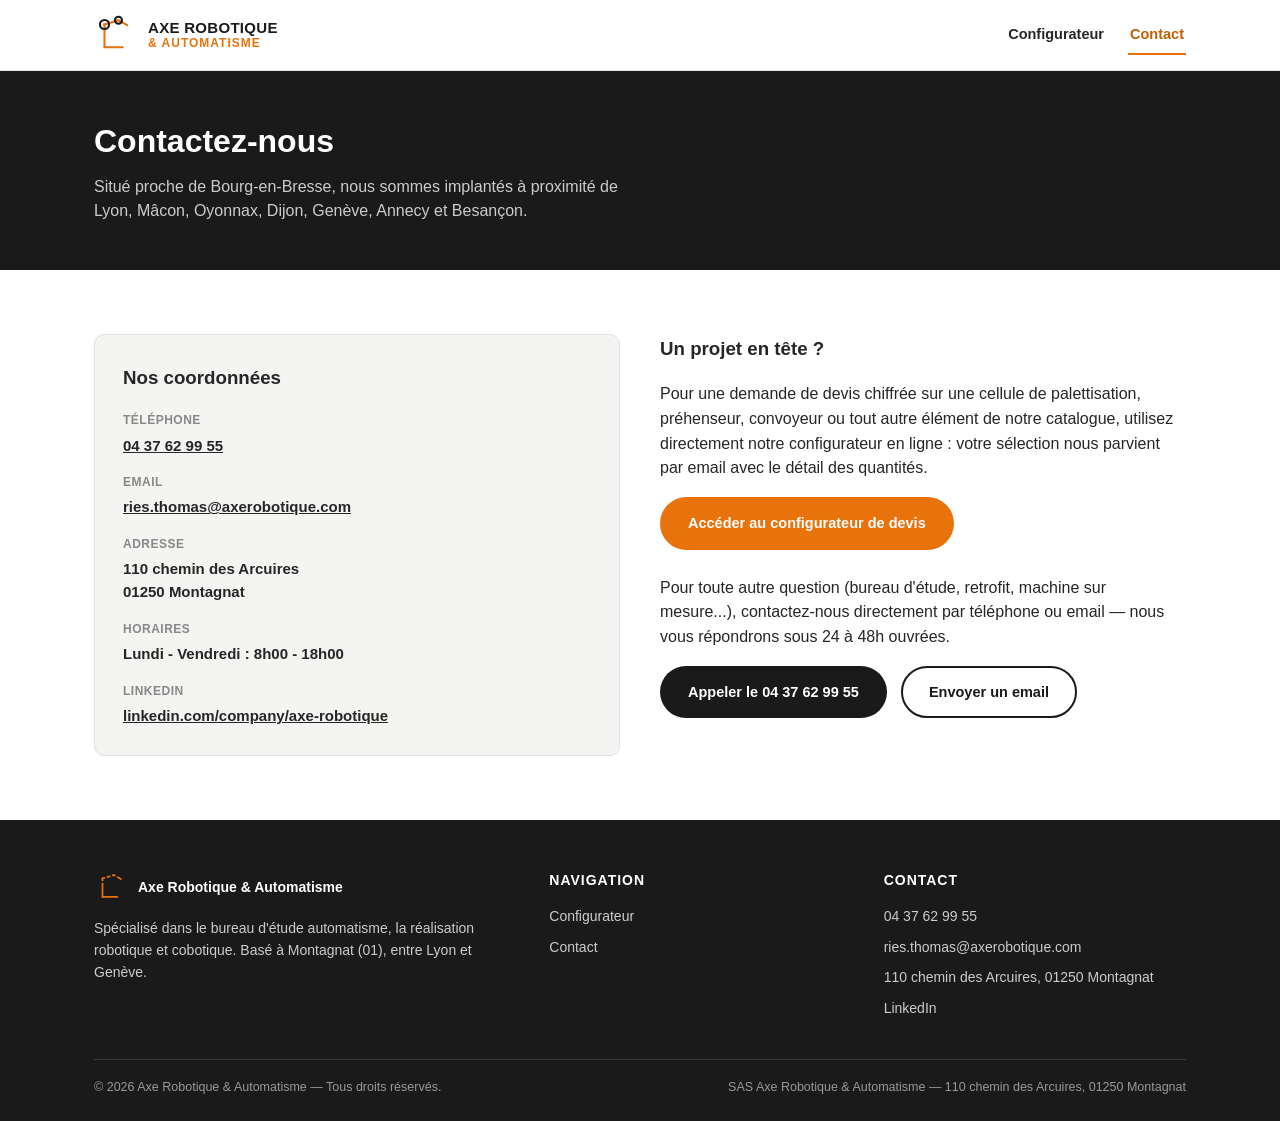
==== contact.html @ 81521b20 "Initial commit: site web configurateur axe robotique" ====
<!DOCTYPE html>
<html lang="fr">
<head>
<meta charset="UTF-8">
<meta name="viewport" content="width=device-width, initial-scale=1.0">
<title>Contact — Axe Robotique & Automatisme</title>
<meta name="description" content="Contactez Axe Robotique & Automatisme pour tous vos projets de robotisation. Situé à Montagnat (01) entre Lyon et Genève.">
<link rel="icon" href="assets/logo.svg" type="image/svg+xml">
<link rel="stylesheet" href="css/style.css">
</head>
<body>

<header class="site-header">
  <div class="header-inner">
    <a class="brand" href="index.html">
      <img src="assets/logo.svg" alt="Logo Axe Robotique & Automatisme">
      <span class="brand-text">AXE ROBOTIQUE<small>&amp; AUTOMATISME</small></span>
    </a>
    <button class="nav-toggle" aria-label="Ouvrir le menu">&#9776;</button>
    <nav class="main-nav">
      <a href="index.html">Configurateur</a>
      <a href="contact.html" class="active">Contact</a>
    </nav>
  </div>
</header>

<div class="page-banner">
  <div class="container">
    <h1>Contactez-nous</h1>
    <p>Situé proche de Bourg-en-Bresse, nous sommes implantés à proximité de Lyon, Mâcon, Oyonnax, Dijon, Genève, Annecy et Besançon.</p>
  </div>
</div>

<section>
  <div class="container contact-grid">

    <div class="contact-info-card">
      <h3 style="margin-top:0">Nos coordonnées</h3>
      <dl>
        <dt>Téléphone</dt>
        <dd><a href="tel:+33437629955">04 37 62 99 55</a></dd>

        <dt>Email</dt>
        <dd><a href="mailto:ries.thomas@axerobotique.com">ries.thomas@axerobotique.com</a></dd>

        <dt>Adresse</dt>
        <dd>110 chemin des Arcuires<br>01250 Montagnat</dd>

        <dt>Horaires</dt>
        <dd>Lundi - Vendredi : 8h00 - 18h00</dd>

        <dt>LinkedIn</dt>
        <dd><a href="https://www.linkedin.com/company/axe-robotique/" target="_blank" rel="noopener">linkedin.com/company/axe-robotique</a></dd>
      </dl>
    </div>

    <div>
      <h3 style="margin-top:0">Un projet en tête ?</h3>
      <p>Pour une demande de devis chiffrée sur une cellule de palettisation, préhenseur, convoyeur ou tout autre élément de notre catalogue, utilisez directement notre configurateur en ligne : votre sélection nous parvient par email avec le détail des quantités.</p>
      <div class="btn-row" style="margin-bottom:26px;">
        <a href="index.html" class="btn btn-primary">Accéder au configurateur de devis</a>
      </div>
      <p>Pour toute autre question (bureau d'étude, retrofit, machine sur mesure...), contactez-nous directement par téléphone ou email — nous vous répondrons sous 24 à 48h ouvrées.</p>
      <div class="btn-row">
        <a href="tel:+33437629955" class="btn btn-dark">Appeler le 04 37 62 99 55</a>
        <a href="mailto:ries.thomas@axerobotique.com" class="btn btn-outline" style="color:#1a1a1a;border-color:#1a1a1a">Envoyer un email</a>
      </div>
    </div>

  </div>
</section>

<footer class="site-footer">
  <div class="container">
    <div class="footer-grid">
      <div>
        <div class="footer-brand">
          <img src="assets/logo.svg" alt="">
          <strong style="color:#fff">Axe Robotique &amp; Automatisme</strong>
        </div>
        <p>Spécialisé dans le bureau d'étude automatisme, la réalisation robotique et cobotique. Basé à Montagnat (01), entre Lyon et Genève.</p>
      </div>
      <div>
        <h4>Navigation</h4>
        <ul>
          <li><a href="index.html">Configurateur</a></li>
          <li><a href="contact.html">Contact</a></li>
        </ul>
      </div>
      <div>
        <h4>Contact</h4>
        <ul>
          <li><a href="tel:+33437629955">04 37 62 99 55</a></li>
          <li><a href="mailto:ries.thomas@axerobotique.com">ries.thomas@axerobotique.com</a></li>
          <li>110 chemin des Arcuires, 01250 Montagnat</li>
          <li><a href="https://www.linkedin.com/company/axe-robotique/" target="_blank" rel="noopener">LinkedIn</a></li>
        </ul>
      </div>
    </div>
    <div class="footer-bottom">
      <span>© <span id="year"></span> Axe Robotique &amp; Automatisme — Tous droits réservés.</span>
      <span>SAS Axe Robotique &amp; Automatisme — 110 chemin des Arcuires, 01250 Montagnat</span>
    </div>
  </div>
</footer>

<script src="js/main.js"></script>
<script>document.getElementById("year").textContent = new Date().getFullYear();</script>
</body>
</html>
---- css/style.css ----
/* ============================================================================
   Axe Robotique & Automatisme — feuille de style principale
   ============================================================================ */

:root {
  --noir: #1a1a1a;
  --noir-clair: #2b2b2b;
  --orange: #e8720c;
  --orange-fonce: #c25e08;
  --gris-clair: #f4f4f2;
  --gris-bordure: #e0e0dc;
  --texte: #262626;
  --blanc: #ffffff;
  --ombre: 0 4px 18px rgba(0, 0, 0, 0.08);
  --rayon: 10px;
  --font: -apple-system, BlinkMacSystemFont, "Segoe UI", Roboto, Helvetica, Arial, sans-serif;
}

* { box-sizing: border-box; }

html { scroll-behavior: smooth; }

body {
  margin: 0;
  font-family: var(--font);
  color: var(--texte);
  background: var(--blanc);
  line-height: 1.55;
}

img { max-width: 100%; display: block; }

a { color: inherit; }

.container {
  width: 100%;
  max-width: 1140px;
  margin: 0 auto;
  padding: 0 24px;
}

/* ---------- Header ---------- */
header.site-header {
  position: sticky;
  top: 0;
  z-index: 100;
  background: var(--blanc);
  border-bottom: 1px solid var(--gris-bordure);
}

.header-inner {
  display: flex;
  align-items: center;
  justify-content: space-between;
  padding: 14px 24px;
  max-width: 1140px;
  margin: 0 auto;
  gap: 16px;
}

.brand {
  display: flex;
  align-items: center;
  gap: 12px;
  text-decoration: none;
  color: var(--noir);
}

.brand img { width: 42px; height: 42px; }

.brand-text {
  font-weight: 800;
  line-height: 1.1;
  font-size: 15px;
  letter-spacing: 0.3px;
}

.brand-text small {
  display: block;
  font-weight: 600;
  color: var(--orange);
  font-size: 12px;
  letter-spacing: 1px;
}

nav.main-nav {
  display: flex;
  align-items: center;
  gap: 22px;
  font-size: 14.5px;
  font-weight: 600;
}

nav.main-nav a {
  text-decoration: none;
  color: var(--texte);
  padding: 8px 2px;
  border-bottom: 2px solid transparent;
  transition: border-color .15s, color .15s;
  white-space: nowrap;
}

nav.main-nav a:hover,
nav.main-nav a.active {
  color: var(--orange-fonce);
  border-bottom-color: var(--orange);
}

.nav-cta {
  background: var(--orange);
  color: var(--blanc) !important;
  padding: 9px 18px !important;
  border-radius: 30px;
  border-bottom: none !important;
}
.nav-cta:hover { background: var(--orange-fonce); color: var(--blanc) !important; }

.nav-toggle {
  display: none;
  background: none;
  border: none;
  font-size: 26px;
  cursor: pointer;
  color: var(--noir);
}

@media (max-width: 880px) {
  nav.main-nav {
    position: absolute;
    top: 100%;
    left: 0;
    right: 0;
    background: var(--blanc);
    flex-direction: column;
    align-items: flex-start;
    padding: 10px 24px 20px;
    border-bottom: 1px solid var(--gris-bordure);
    display: none;
    gap: 6px;
  }
  nav.main-nav.open { display: flex; }
  .nav-toggle { display: block; }
  .nav-cta { margin-top: 6px; }
}

/* ---------- Hero ---------- */
.hero {
  background: linear-gradient(135deg, var(--noir) 0%, #333 100%);
  color: var(--blanc);
  padding: 70px 0;
}
.hero .container { display: grid; grid-template-columns: 1.1fr 0.9fr; gap: 40px; align-items: center; }
.hero h1 { font-size: 2.4rem; line-height: 1.15; margin: 0 0 16px; }
.hero p.lead { font-size: 1.1rem; color: #d8d8d8; margin: 0 0 26px; max-width: 46ch; }
.hero-badges { display: flex; flex-wrap: wrap; gap: 10px; margin-top: 24px; }
.hero-badges span {
  background: rgba(255,255,255,.08);
  border: 1px solid rgba(255,255,255,.18);
  padding: 6px 14px;
  border-radius: 30px;
  font-size: 13px;
}
.hero-visual {
  border: 1px solid rgba(255,255,255,.15);
  border-radius: var(--rayon);
  padding: 30px;
  background: rgba(255,255,255,.04);
}
.hero-visual ul { margin: 0; padding: 0; list-style: none; display: grid; gap: 14px; }
.hero-visual li { display: flex; gap: 12px; align-items: flex-start; font-size: 14.5px; color: #eee; }
.hero-visual li .dot { width: 8px; height: 8px; border-radius: 50%; background: var(--orange); margin-top: 6px; flex: none; }

@media (max-width: 880px) {
  .hero .container { grid-template-columns: 1fr; }
  .hero h1 { font-size: 1.9rem; }
}

/* ---------- Buttons ---------- */
.btn {
  display: inline-block;
  padding: 13px 26px;
  border-radius: 30px;
  font-weight: 700;
  font-size: 14.5px;
  text-decoration: none;
  cursor: pointer;
  border: 2px solid transparent;
  transition: transform .1s, background .15s, color .15s, border-color .15s;
}
.btn:active { transform: translateY(1px); }
.btn-primary { background: var(--orange); color: var(--blanc); }
.btn-primary:hover { background: var(--orange-fonce); }
.btn-outline { background: transparent; color: var(--blanc); border-color: rgba(255,255,255,.5); }
.btn-outline:hover { border-color: var(--blanc); }
.btn-dark { background: var(--noir); color: var(--blanc); }
.btn-dark:hover { background: #000; }
.btn-row { display: flex; gap: 14px; flex-wrap: wrap; }

/* ---------- Sections ---------- */
section { padding: 64px 0; }
section.alt { background: var(--gris-clair); }
.section-head { max-width: 640px; margin: 0 0 40px; }
.eyebrow {
  color: var(--orange-fonce);
  text-transform: uppercase;
  font-weight: 800;
  font-size: 12.5px;
  letter-spacing: 1.5px;
  margin: 0 0 10px;
}
.section-head h2 { font-size: 1.9rem; margin: 0 0 10px; }
.section-head p { color: #555; margin: 0; }

/* ---------- Cards grid ---------- */
.grid { display: grid; gap: 24px; }
.grid-2 { grid-template-columns: repeat(2, 1fr); }
.grid-3 { grid-template-columns: repeat(3, 1fr); }
.grid-4 { grid-template-columns: repeat(4, 1fr); }
@media (max-width: 880px) {
  .grid-2, .grid-3, .grid-4 { grid-template-columns: 1fr; }
}

.card {
  background: var(--blanc);
  border: 1px solid var(--gris-bordure);
  border-radius: var(--rayon);
  padding: 26px;
  box-shadow: var(--ombre);
}
.card h3 { margin: 0 0 10px; font-size: 1.15rem; }
.card p { color: #555; margin: 0 0 14px; font-size: 14.5px; }
.card a.card-link { font-weight: 700; color: var(--orange-fonce); text-decoration: none; font-size: 14px; }
.card-icon {
  width: 46px; height: 46px;
  border-radius: 50%;
  background: rgba(232,114,12,.12);
  color: var(--orange-fonce);
  display: flex; align-items: center; justify-content: center;
  font-weight: 800; font-size: 18px;
  margin-bottom: 16px;
}

/* ---------- Activité detail blocks ---------- */
.activity-block {
  display: grid;
  grid-template-columns: 1fr 1fr;
  gap: 40px;
  align-items: center;
  padding: 50px 0;
  border-bottom: 1px solid var(--gris-bordure);
}
.activity-block:last-child { border-bottom: none; }
.activity-block.reverse .activity-text { order: 2; }
.activity-block.reverse .activity-media { order: 1; }
.activity-media {
  background: var(--gris-clair);
  border-radius: var(--rayon);
  min-height: 220px;
  display: flex;
  align-items: center;
  justify-content: center;
  color: #999;
  font-size: 13px;
  text-align: center;
  border: 1px dashed var(--gris-bordure);
  padding: 20px;
}
.activity-text h2 { font-size: 1.6rem; margin: 0 0 6px; }
.activity-text h3 { font-size: 1.15rem; margin: 22px 0 6px; }
.activity-text ul { padding-left: 20px; margin: 10px 0; }
.activity-text li { margin-bottom: 6px; }
.tag-row { display: flex; flex-wrap: wrap; gap: 8px; margin: 14px 0; }
.tag {
  background: var(--gris-clair);
  border: 1px solid var(--gris-bordure);
  border-radius: 6px;
  padding: 4px 10px;
  font-size: 12.5px;
  font-weight: 700;
  color: #444;
}
@media (max-width: 880px) {
  .activity-block, .activity-block.reverse { grid-template-columns: 1fr; }
  .activity-block.reverse .activity-text,
  .activity-block.reverse .activity-media { order: initial; }
}

/* ---------- CTA band ---------- */
.cta-band {
  background: var(--noir);
  color: var(--blanc);
  border-radius: var(--rayon);
  padding: 44px;
  display: flex;
  align-items: center;
  justify-content: space-between;
  gap: 24px;
  flex-wrap: wrap;
}
.cta-band h3 { margin: 0 0 6px; font-size: 1.4rem; }
.cta-band p { margin: 0; color: #ccc; }

/* ---------- Footer ---------- */
footer.site-footer {
  background: var(--noir);
  color: #ccc;
  padding: 50px 0 24px;
  font-size: 14px;
}
.footer-grid { display: grid; grid-template-columns: 1.4fr 1fr 1fr; gap: 32px; margin-bottom: 30px; }
.footer-grid h4 { color: var(--blanc); font-size: 14px; margin: 0 0 14px; text-transform: uppercase; letter-spacing: 1px; }
.footer-grid ul { list-style: none; padding: 0; margin: 0; }
.footer-grid li { margin-bottom: 9px; }
.footer-grid a { color: #ccc; text-decoration: none; }
.footer-grid a:hover { color: var(--orange); }
.footer-brand { display: flex; align-items: center; gap: 10px; margin-bottom: 14px; }
.footer-brand img { width: 34px; height: 34px; }
.footer-bottom {
  border-top: 1px solid #3a3a3a;
  padding-top: 18px;
  display: flex;
  justify-content: space-between;
  flex-wrap: wrap;
  gap: 10px;
  font-size: 12.5px;
  color: #999;
}
@media (max-width: 880px) {
  .footer-grid { grid-template-columns: 1fr; }
}

/* ---------- Page header (bandeau) ---------- */
.page-banner {
  background: var(--noir);
  color: var(--blanc);
  padding: 46px 0;
}
.page-banner h1 { margin: 0 0 8px; font-size: 2rem; }
.page-banner p { margin: 0; color: #ccc; max-width: 60ch; }
.breadcrumb { font-size: 13px; color: #999; margin-bottom: 10px; }
.breadcrumb a { color: #ccc; text-decoration: none; }

/* ============================================================================
   PAGE CATALOGUE / DEVIS
   ============================================================================ */

.devis-layout {
  display: grid;
  grid-template-columns: 1fr 380px;
  gap: 36px;
  align-items: start;
}
@media (max-width: 980px) {
  .devis-layout { grid-template-columns: 1fr; }
}

.category {
  background: var(--blanc);
  border: 1px solid var(--gris-bordure);
  border-radius: var(--rayon);
  margin-bottom: 18px;
  overflow: hidden;
}
.category > summary {
  cursor: pointer;
  list-style: none;
  padding: 18px 22px;
  font-weight: 800;
  font-size: 15.5px;
  display: flex;
  align-items: center;
  justify-content: space-between;
  background: var(--gris-clair);
}
.category > summary::-webkit-details-marker { display: none; }
.category > summary::after {
  content: "+";
  font-size: 20px;
  color: var(--orange-fonce);
  font-weight: 400;
}
.category[open] > summary::after { content: "\2212"; }
.category-count {
  font-size: 12px;
  font-weight: 700;
  background: var(--orange);
  color: var(--blanc);
  padding: 2px 9px;
  border-radius: 20px;
  margin-left: 10px;
}

.item-row {
  display: grid;
  grid-template-columns: 1fr auto auto;
  gap: 16px;
  align-items: center;
  padding: 16px 22px;
  border-top: 1px solid var(--gris-bordure);
}
.item-row .item-name { font-weight: 700; font-size: 14.5px; }
.item-row .item-desc { color: #666; font-size: 13px; margin-top: 4px; line-height: 1.45; }
.item-row .item-price { font-weight: 800; color: var(--orange-fonce); font-size: 14.5px; white-space: nowrap; text-align: right; min-width: 110px; }
.item-row .item-price small { display: block; font-weight: 500; color: #888; font-size: 11px; }

.qty-control {
  display: flex;
  align-items: center;
  border: 1px solid var(--gris-bordure);
  border-radius: 8px;
  overflow: hidden;
}
.qty-control button {
  width: 32px; height: 34px;
  border: none;
  background: var(--gris-clair);
  font-size: 16px;
  cursor: pointer;
  color: var(--texte);
}
.qty-control button:hover { background: #e9e9e5; }
.qty-control input {
  width: 44px;
  text-align: center;
  border: none;
  border-left: 1px solid var(--gris-bordure);
  border-right: 1px solid var(--gris-bordure);
  height: 34px;
  font-size: 14px;
  font-family: var(--font);
}
.qty-control input:focus { outline: none; }

@media (max-width: 620px) {
  .item-row { grid-template-columns: 1fr; }
  .item-row .item-price { text-align: left; }
}

/* ---------- Cart sidebar ---------- */
.cart {
  position: sticky;
  top: 90px;
  background: var(--blanc);
  border: 1px solid var(--gris-bordure);
  border-radius: var(--rayon);
  box-shadow: var(--ombre);
  padding: 24px;
}
.cart h3 { margin: 0 0 4px; font-size: 1.1rem; }
.cart .cart-sub { color: #777; font-size: 13px; margin: 0 0 16px; }
.cart-list { list-style: none; margin: 0 0 16px; padding: 0; max-height: 280px; overflow-y: auto; }
.cart-list li {
  display: flex;
  justify-content: space-between;
  gap: 10px;
  font-size: 13.5px;
  padding: 9px 0;
  border-bottom: 1px solid var(--gris-bordure);
}
.cart-list li .li-name { flex: 1; }
.cart-list li .li-qty { color: #888; font-weight: 700; }
.cart-empty { color: #999; font-size: 13.5px; padding: 10px 0; }
.cart-total {
  display: flex;
  justify-content: space-between;
  align-items: baseline;
  font-weight: 800;
  font-size: 1.05rem;
  padding-top: 12px;
  border-top: 2px solid var(--noir);
}
.cart-total small { display: block; font-weight: 500; font-size: 11px; color: #888; margin-top: 2px; }

.form-field { margin-bottom: 14px; }
.form-field label { display: block; font-size: 13px; font-weight: 700; margin-bottom: 6px; }
.form-field input,
.form-field textarea {
  width: 100%;
  padding: 10px 12px;
  border: 1px solid var(--gris-bordure);
  border-radius: 8px;
  font-family: var(--font);
  font-size: 14px;
}
.form-field input:focus,
.form-field textarea:focus { outline: 2px solid var(--orange); border-color: var(--orange); }
.form-field.required label::after { content: " *"; color: var(--orange-fonce); }

.form-msg {
  font-size: 13px;
  padding: 10px 12px;
  border-radius: 8px;
  margin-top: 12px;
  display: none;
}
.form-msg.show { display: block; }
.form-msg.error { background: #fdecec; color: #a12626; }
.form-msg.success { background: #ecf7ee; color: #1f7a34; }

.fallback-box { margin-top: 14px; }
.fallback-box textarea {
  width: 100%;
  height: 130px;
  font-family: ui-monospace, Menlo, Consolas, monospace;
  font-size: 12px;
  padding: 10px;
  border: 1px solid var(--gris-bordure);
  border-radius: 8px;
  resize: vertical;
}
.fallback-actions { display: flex; gap: 8px; margin-top: 8px; }
.fallback-actions .btn { padding: 9px 16px; font-size: 13px; }

/* ---------- Contact page ---------- */
.contact-grid { display: grid; grid-template-columns: 1fr 1fr; gap: 40px; }
.contact-info-card {
  background: var(--gris-clair);
  border-radius: var(--rayon);
  padding: 28px;
  border: 1px solid var(--gris-bordure);
}
.contact-info-card dl { margin: 18px 0 0; }
.contact-info-card dt { font-size: 12px; text-transform: uppercase; letter-spacing: .5px; color: #888; font-weight: 700; margin-top: 16px; }
.contact-info-card dd { margin: 4px 0 0; font-size: 15px; font-weight: 600; }
@media (max-width: 880px) { .contact-grid { grid-template-columns: 1fr; } }

/* ---------- Realisations ---------- */
.realisation-card { display: flex; flex-direction: column; height: 100%; }
.realisation-card .r-media {
  background: var(--gris-clair);
  border: 1px dashed var(--gris-bordure);
  border-radius: 8px;
  height: 150px;
  display: flex; align-items: center; justify-content: center;
  color: #999; font-size: 12.5px; margin-bottom: 14px;
}
.realisation-card .r-date { color: #999; font-size: 12px; margin-bottom: 6px; }
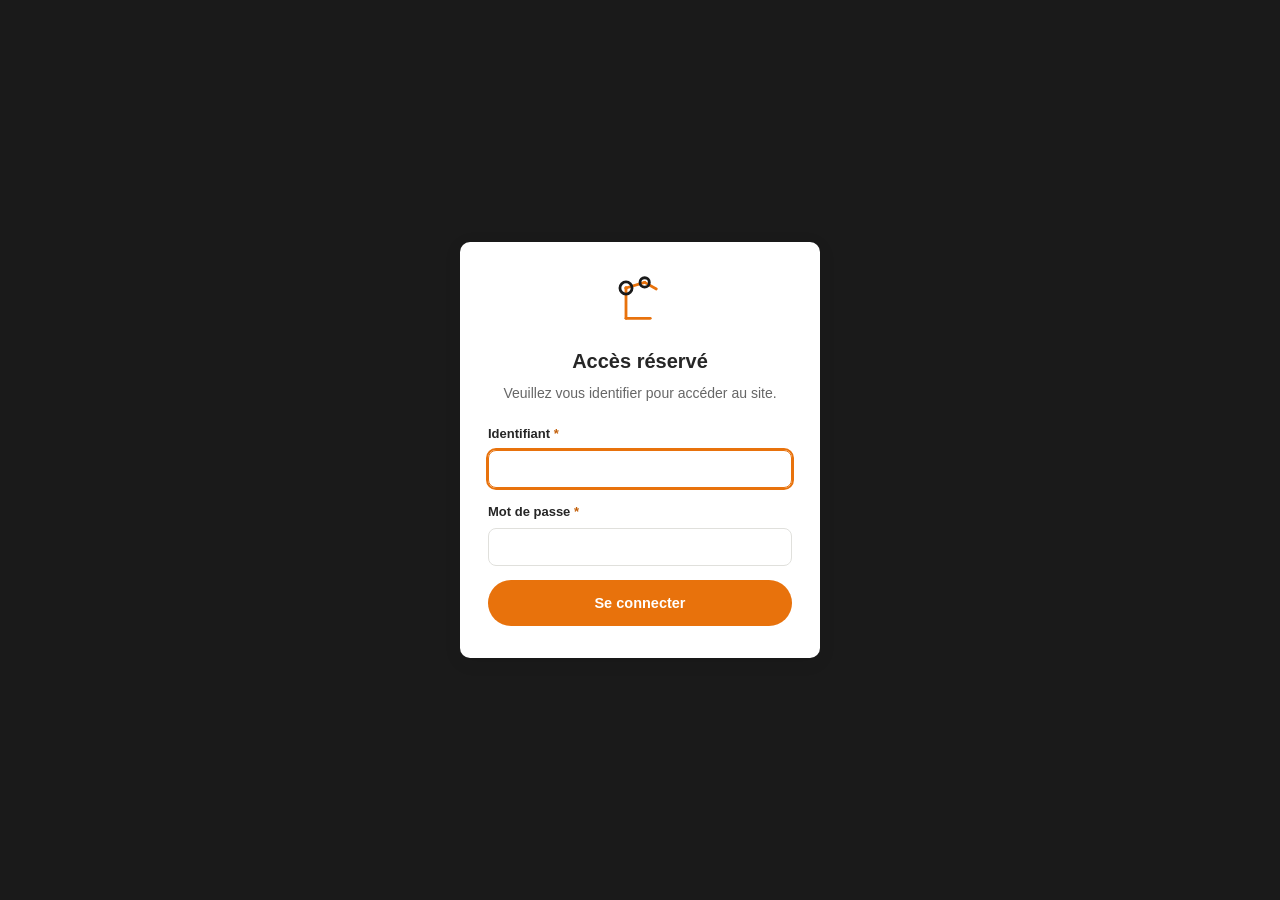
==== commit cbd980a2: "A" ====
--- a/contact.html
+++ b/contact.html
@@ -7,6 +7,15 @@
 <meta name="description" content="Contactez Axe Robotique & Automatisme pour tous vos projets de robotisation. Situé à Montagnat (01) entre Lyon et Genève.">
 <link rel="icon" href="assets/logo.svg" type="image/svg+xml">
 <link rel="stylesheet" href="css/style.css">
+<script>
+  try {
+    if (localStorage.getItem("axe_auth") !== "ok") {
+      document.documentElement.classList.add("axe-locked");
+    }
+  } catch (e) {
+    document.documentElement.classList.add("axe-locked");
+  }
+</script>
 </head>
 <body>
 
@@ -105,6 +114,7 @@
 </footer>
 
 <script src="js/main.js"></script>
+<script src="js/auth.js"></script>
 <script>document.getElementById("year").textContent = new Date().getFullYear();</script>
 </body>
 </html>
--- a/css/style.css
+++ b/css/style.css
@@ -8,6 +8,7 @@
   --orange: #e8720c;
   --orange-fonce: #c25e08;
   --gris-clair: #f4f4f2;
+  --gris-fonce: #dcdcd6;
   --gris-bordure: #e0e0dc;
   --texte: #262626;
   --blanc: #ffffff;
@@ -354,6 +355,22 @@
   .devis-layout { grid-template-columns: 1fr; }
 }
 
+.catalogue-search { margin-bottom: 18px; }
+.catalogue-search input {
+  width: 100%;
+  padding: 13px 16px;
+  font-size: 14.5px;
+  font-family: inherit;
+  border: 1px solid var(--gris-bordure);
+  border-radius: var(--rayon);
+  background: var(--blanc);
+}
+.catalogue-search input:focus {
+  outline: none;
+  border-color: var(--orange);
+}
+.catalogue-search-empty { color: #888; padding: 4px 2px; }
+
 .category {
   background: var(--blanc);
   border: 1px solid var(--gris-bordure);
@@ -370,9 +387,24 @@
   display: flex;
   align-items: center;
   justify-content: space-between;
-  background: var(--gris-clair);
+  background: var(--gris-fonce);
 }
 .category > summary::-webkit-details-marker { display: none; }
+.category-label {
+  display: flex;
+  align-items: center;
+  gap: 10px;
+}
+.category-icon {
+  font-size: 18px;
+  line-height: 1;
+  flex-shrink: 0;
+  display: inline-flex;
+}
+.category-icon svg {
+  display: block;
+  color: var(--orange-fonce);
+}
 .category > summary::after {
   content: "+";
   font-size: 20px;
@@ -390,13 +422,46 @@
   margin-left: 10px;
 }
 
+.subcategory {
+  border-top: 1px solid var(--gris-bordure);
+}
+.subcategory > summary {
+  cursor: pointer;
+  list-style: none;
+  padding: 12px 22px 12px 40px;
+  font-weight: 700;
+  font-size: 13.5px;
+  color: #555;
+  display: flex;
+  align-items: center;
+  justify-content: space-between;
+  background: var(--gris-clair);
+}
+.subcategory > summary::-webkit-details-marker { display: none; }
+.subcategory > summary::after {
+  content: "+";
+  font-size: 17px;
+  color: var(--orange-fonce);
+  font-weight: 400;
+}
+.subcategory[open] > summary::after { content: "\2212"; }
+.subcategory .item-row { padding-left: 40px; }
+
 .item-row {
   display: grid;
-  grid-template-columns: 1fr auto auto;
+  grid-template-columns: auto 1fr auto auto;
   gap: 16px;
   align-items: center;
   padding: 16px 22px;
   border-top: 1px solid var(--gris-bordure);
+}
+.item-row .item-photo {
+  width: 64px;
+  height: 64px;
+  object-fit: cover;
+  border-radius: 8px;
+  border: 1px solid var(--gris-bordure);
+  background: var(--gris-clair);
 }
 .item-row .item-name { font-weight: 700; font-size: 14.5px; }
 .item-row .item-desc { color: #666; font-size: 13px; margin-top: 4px; line-height: 1.45; }
@@ -432,8 +497,9 @@
 .qty-control input:focus { outline: none; }
 
 @media (max-width: 620px) {
-  .item-row { grid-template-columns: 1fr; }
-  .item-row .item-price { text-align: left; }
+  .item-row { grid-template-columns: auto 1fr; }
+  .item-row .item-price { text-align: left; grid-column: 1 / -1; }
+  .item-row .item-photo { width: 48px; height: 48px; }
 }
 
 /* ---------- Cart sidebar ---------- */
@@ -447,6 +513,20 @@
   padding: 24px;
 }
 .cart h3 { margin: 0 0 4px; font-size: 1.1rem; }
+.cart-header { display: flex; justify-content: space-between; align-items: baseline; gap: 10px; }
+.cart-reset-btn {
+  flex-shrink: 0;
+  background: none;
+  border: 1px solid var(--gris-bordure);
+  border-radius: 6px;
+  color: #888;
+  font-size: 12px;
+  font-weight: 600;
+  padding: 5px 10px;
+  cursor: pointer;
+  transition: color 0.15s, border-color 0.15s;
+}
+.cart-reset-btn:hover { color: var(--orange); border-color: var(--orange); }
 .cart .cart-sub { color: #777; font-size: 13px; margin: 0 0 16px; }
 .cart-list { list-style: none; margin: 0 0 16px; padding: 0; max-height: 280px; overflow-y: auto; }
 .cart-list li {
@@ -534,4 +614,40 @@
   display: flex; align-items: center; justify-content: center;
   color: #999; font-size: 12.5px; margin-bottom: 14px;
 }
+
+/* ---------- Verrouillage d'accès (login) ---------- */
+html.axe-locked body > *:not(#axe-login-overlay) { display: none !important; }
+html.axe-locked body { overflow: hidden; }
+
+.axe-login-overlay {
+  position: fixed;
+  inset: 0;
+  z-index: 9999;
+  display: flex;
+  align-items: center;
+  justify-content: center;
+  background: var(--noir);
+  padding: 24px;
+}
+.axe-login-box {
+  width: 100%;
+  max-width: 360px;
+  background: var(--blanc);
+  border-radius: var(--rayon);
+  box-shadow: var(--ombre);
+  padding: 32px 28px;
+  text-align: center;
+}
+.axe-login-logo { width: 56px; height: 56px; margin: 0 auto 16px; }
+.axe-login-box h2 { margin: 0 0 6px; font-size: 20px; }
+.axe-login-box p { margin: 0 0 20px; color: #666; font-size: 14px; }
+.axe-login-box form { text-align: left; }
+.axe-login-error {
+  font-size: 13px;
+  color: #a12626;
+  background: #fdecec;
+  padding: 10px 12px;
+  border-radius: 8px;
+  margin: 12px 0 0;
+}
 .realisation-card .r-date { color: #999; font-size: 12px; margin-bottom: 6px; }
